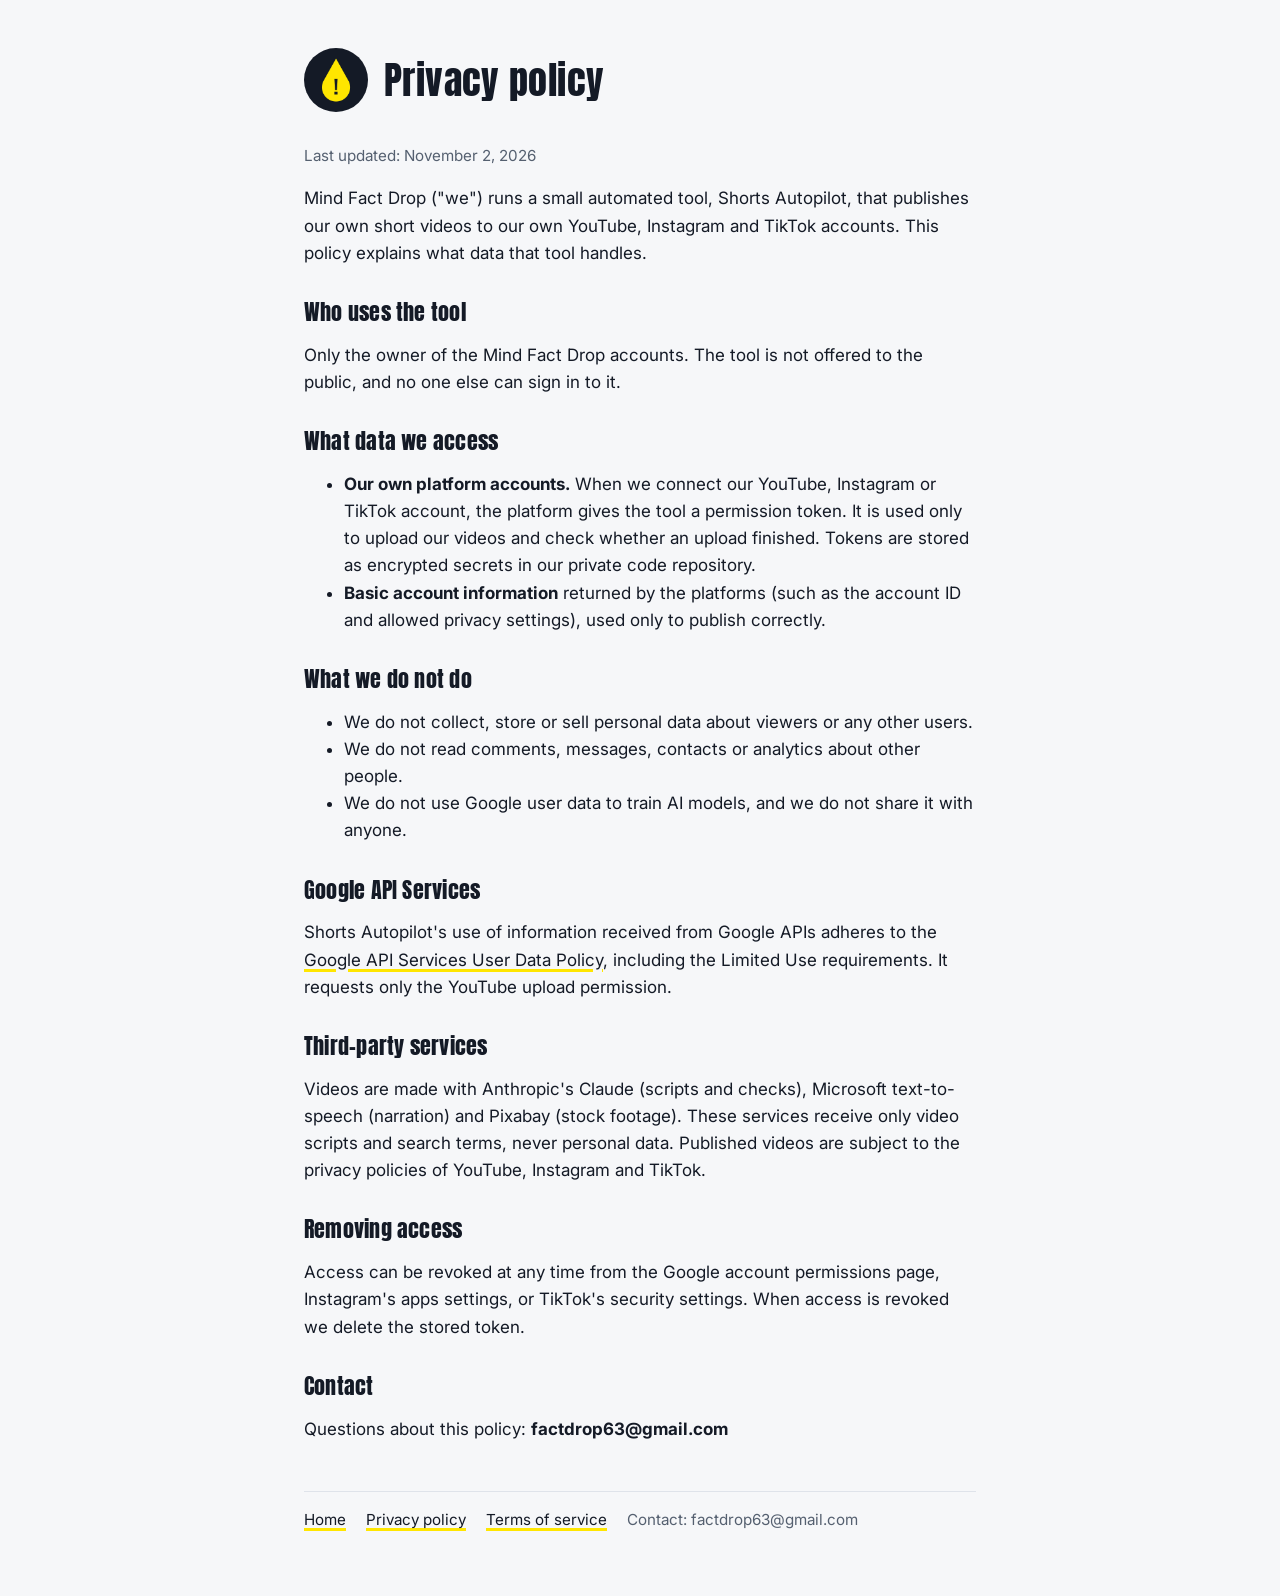
==== privacy.html @ e11e1237 "Mind Fact Drop website: home, privacy policy, terms Co-Authored-By: Claude Opus 5.5 <noreply@anthrop" ====
<!doctype html><html lang="en"><head><meta charset="utf-8"><meta name="viewport" content="width=device-width, initial-scale=1"><link rel="preconnect" href="https://fonts.googleapis.com"><link href="https://fonts.googleapis.com/css2?family=Anton&family=Inter:wght@400;600&display=swap" rel="stylesheet"><link rel="stylesheet" href="style.css"><link rel="icon" href="logo.png"><title>Privacy Policy · Mind Fact Drop</title></head>
<body><div class="wrap">
<header><img src="logo.png" alt=""><h1>Privacy policy</h1></header>
<p class="muted">Last updated: November 2, 2026</p>
<p>Mind Fact Drop ("we") runs a small automated tool, Shorts Autopilot, that publishes our own short videos to our own YouTube, Instagram and TikTok accounts. This policy explains what data that tool handles.</p>
<h2>Who uses the tool</h2>
<p>Only the owner of the Mind Fact Drop accounts. The tool is not offered to the public, and no one else can sign in to it.</p>
<h2>What data we access</h2>
<ul>
<li><strong>Our own platform accounts.</strong> When we connect our YouTube, Instagram or TikTok account, the platform gives the tool a permission token. It is used only to upload our videos and check whether an upload finished. Tokens are stored as encrypted secrets in our private code repository.</li>
<li><strong>Basic account information</strong> returned by the platforms (such as the account ID and allowed privacy settings), used only to publish correctly.</li>
</ul>
<h2>What we do not do</h2>
<ul>
<li>We do not collect, store or sell personal data about viewers or any other users.</li>
<li>We do not read comments, messages, contacts or analytics about other people.</li>
<li>We do not use Google user data to train AI models, and we do not share it with anyone.</li>
</ul>
<h2>Google API Services</h2>
<p>Shorts Autopilot's use of information received from Google APIs adheres to the <a href="https://developers.google.com/terms/api-services-user-data-policy">Google API Services User Data Policy</a>, including the Limited Use requirements. It requests only the YouTube upload permission.</p>
<h2>Third-party services</h2>
<p>Videos are made with Anthropic's Claude (scripts and checks), Microsoft text-to-speech (narration) and Pixabay (stock footage). These services receive only video scripts and search terms, never personal data. Published videos are subject to the privacy policies of YouTube, Instagram and TikTok.</p>
<h2>Removing access</h2>
<p>Access can be revoked at any time from the Google account permissions page, Instagram's apps settings, or TikTok's security settings. When access is revoked we delete the stored token.</p>
<h2>Contact</h2>
<p>Questions about this policy: <strong>factdrop63@gmail.com</strong></p>
<nav><a href="./">Home</a><a href="privacy.html">Privacy policy</a><a href="terms.html">Terms of service</a><span class="muted">Contact: factdrop63@gmail.com</span></nav>
</div></body></html>
---- style.css ----
:root { --bg: #f6f7f9; --fg: #141a26; --muted: #556070; --accent: #ffe600; --panel: #ffffff; --line: #dfe3ea; }
@media (prefers-color-scheme: dark) { :root { --bg: #141a26; --fg: #eef1f6; --muted: #a6b0c0; --panel: #1c2433; --line: #2b3547; } }
* { box-sizing: border-box; }
body { margin: 0; background: var(--bg); color: var(--fg); font: 17px/1.6 "Inter", system-ui, -apple-system, sans-serif; }
.wrap { max-width: 44rem; margin: 0 auto; padding: 3rem max(16px, env(safe-area-inset-left)) 4rem; }
header { display: flex; align-items: center; gap: 1rem; margin-bottom: 2rem; }
header img { width: 64px; height: 64px; border-radius: 50%; }
h1, h2 { font-family: "Anton", Impact, sans-serif; font-weight: 400; letter-spacing: .01em; line-height: 1.15; }
h1 { font-size: 2.4rem; margin: 0; }
h1 .y { background: var(--accent); color: #141a26; padding: 0 .2em; }
h2 { font-size: 1.4rem; margin: 2rem 0 .5rem; }
p, li { color: var(--fg); }
.muted { color: var(--muted); font-size: .95rem; }
nav { display: flex; gap: 1.25rem; flex-wrap: wrap; border-top: 1px solid var(--line); margin-top: 3rem; padding-top: 1rem; font-size: .95rem; }
a { color: inherit; text-decoration-color: var(--accent); text-decoration-thickness: 3px; text-underline-offset: 3px; }
.links { display: flex; gap: .75rem; flex-wrap: wrap; margin: 1.5rem 0; }
.links a { background: var(--panel); border: 1px solid var(--line); border-radius: 999px; padding: .35rem 1rem; text-decoration: none; }
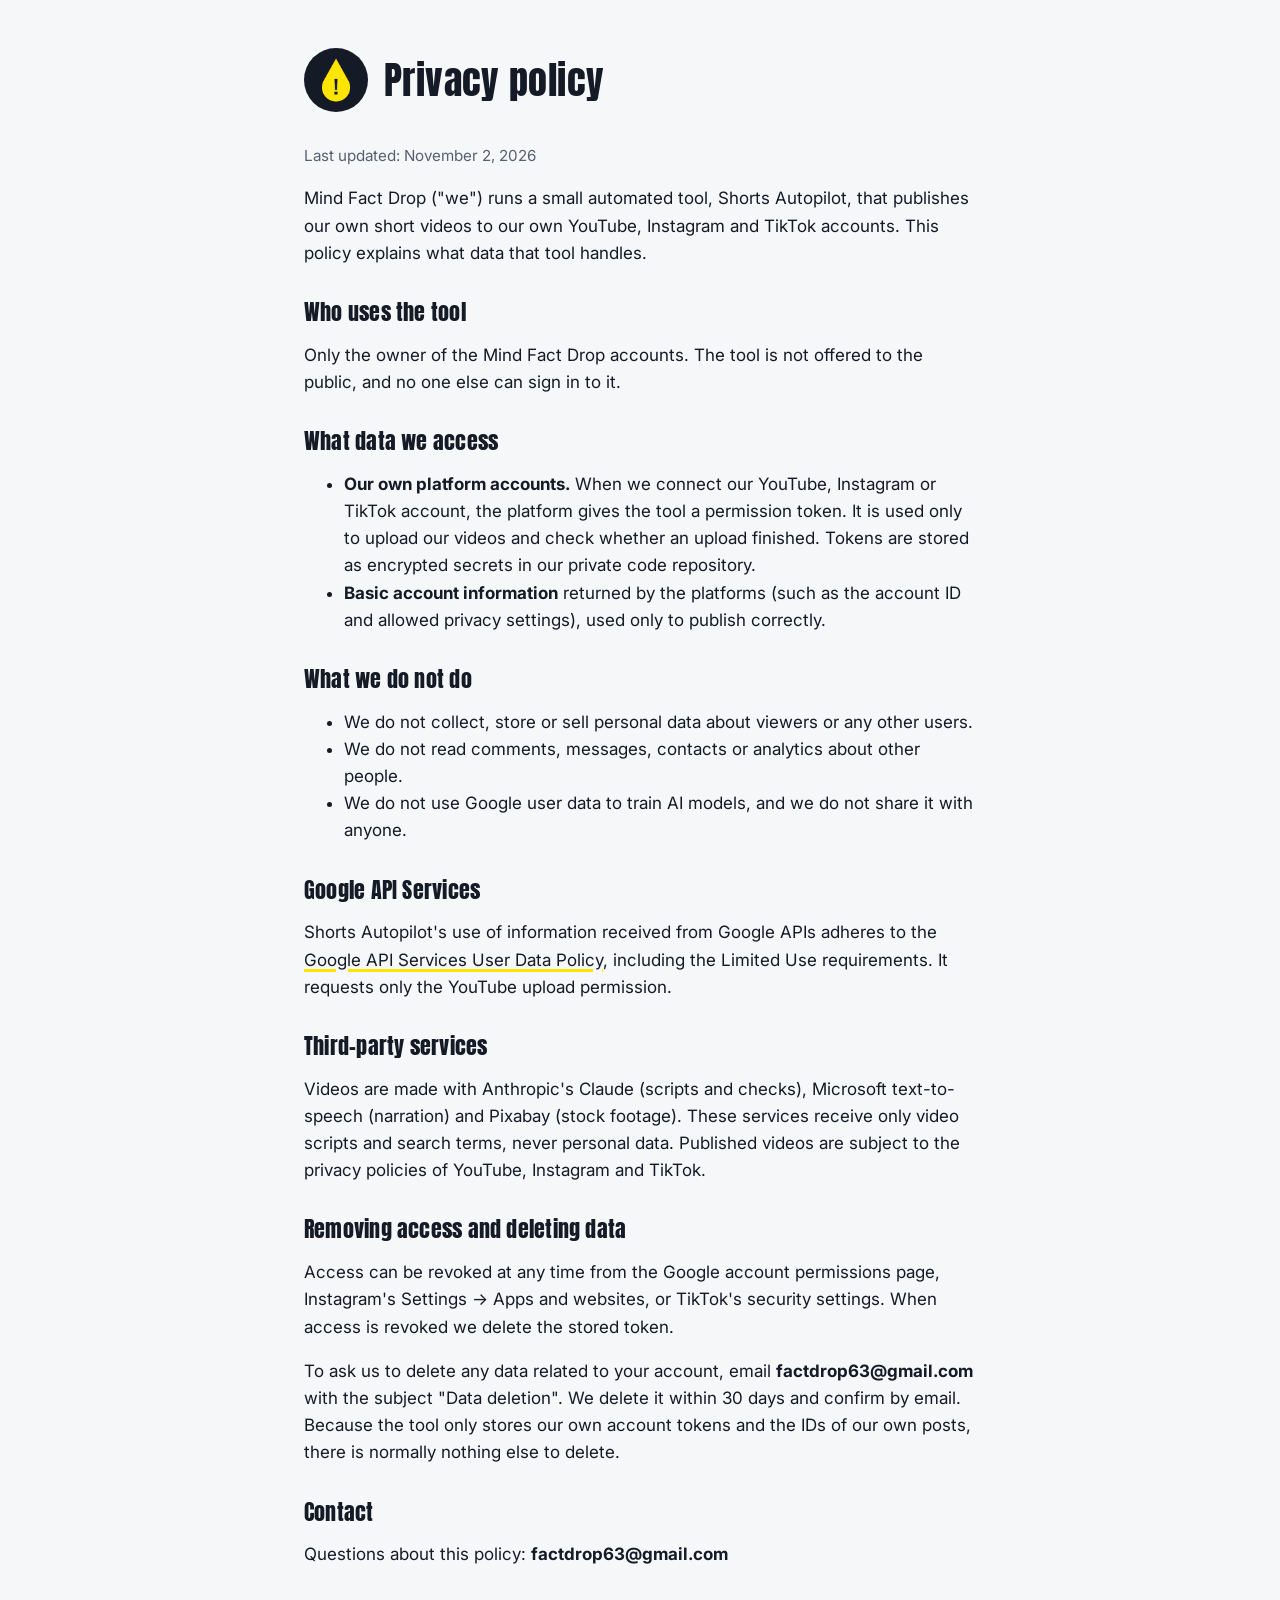
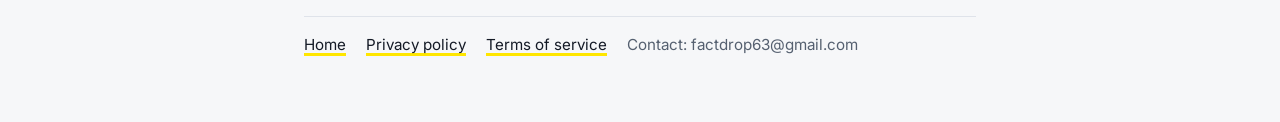
==== commit 06ef68a1: "Privacy policy: data deletion section Co-Authored-By: Claude Opus 5.5 <noreply@anthropic.com>" ====
--- a/privacy.html
+++ b/privacy.html
@@ -20,8 +20,9 @@
 <p>Shorts Autopilot's use of information received from Google APIs adheres to the <a href="https://developers.google.com/terms/api-services-user-data-policy">Google API Services User Data Policy</a>, including the Limited Use requirements. It requests only the YouTube upload permission.</p>
 <h2>Third-party services</h2>
 <p>Videos are made with Anthropic's Claude (scripts and checks), Microsoft text-to-speech (narration) and Pixabay (stock footage). These services receive only video scripts and search terms, never personal data. Published videos are subject to the privacy policies of YouTube, Instagram and TikTok.</p>
-<h2>Removing access</h2>
-<p>Access can be revoked at any time from the Google account permissions page, Instagram's apps settings, or TikTok's security settings. When access is revoked we delete the stored token.</p>
+<h2 id="data-deletion">Removing access and deleting data</h2>
+<p>Access can be revoked at any time from the Google account permissions page, Instagram's Settings → Apps and websites, or TikTok's security settings. When access is revoked we delete the stored token.</p>
+<p>To ask us to delete any data related to your account, email <strong>factdrop63@gmail.com</strong> with the subject "Data deletion". We delete it within 30 days and confirm by email. Because the tool only stores our own account tokens and the IDs of our own posts, there is normally nothing else to delete.</p>
 <h2>Contact</h2>
 <p>Questions about this policy: <strong>factdrop63@gmail.com</strong></p>
 <nav><a href="./">Home</a><a href="privacy.html">Privacy policy</a><a href="terms.html">Terms of service</a><span class="muted">Contact: factdrop63@gmail.com</span></nav>
